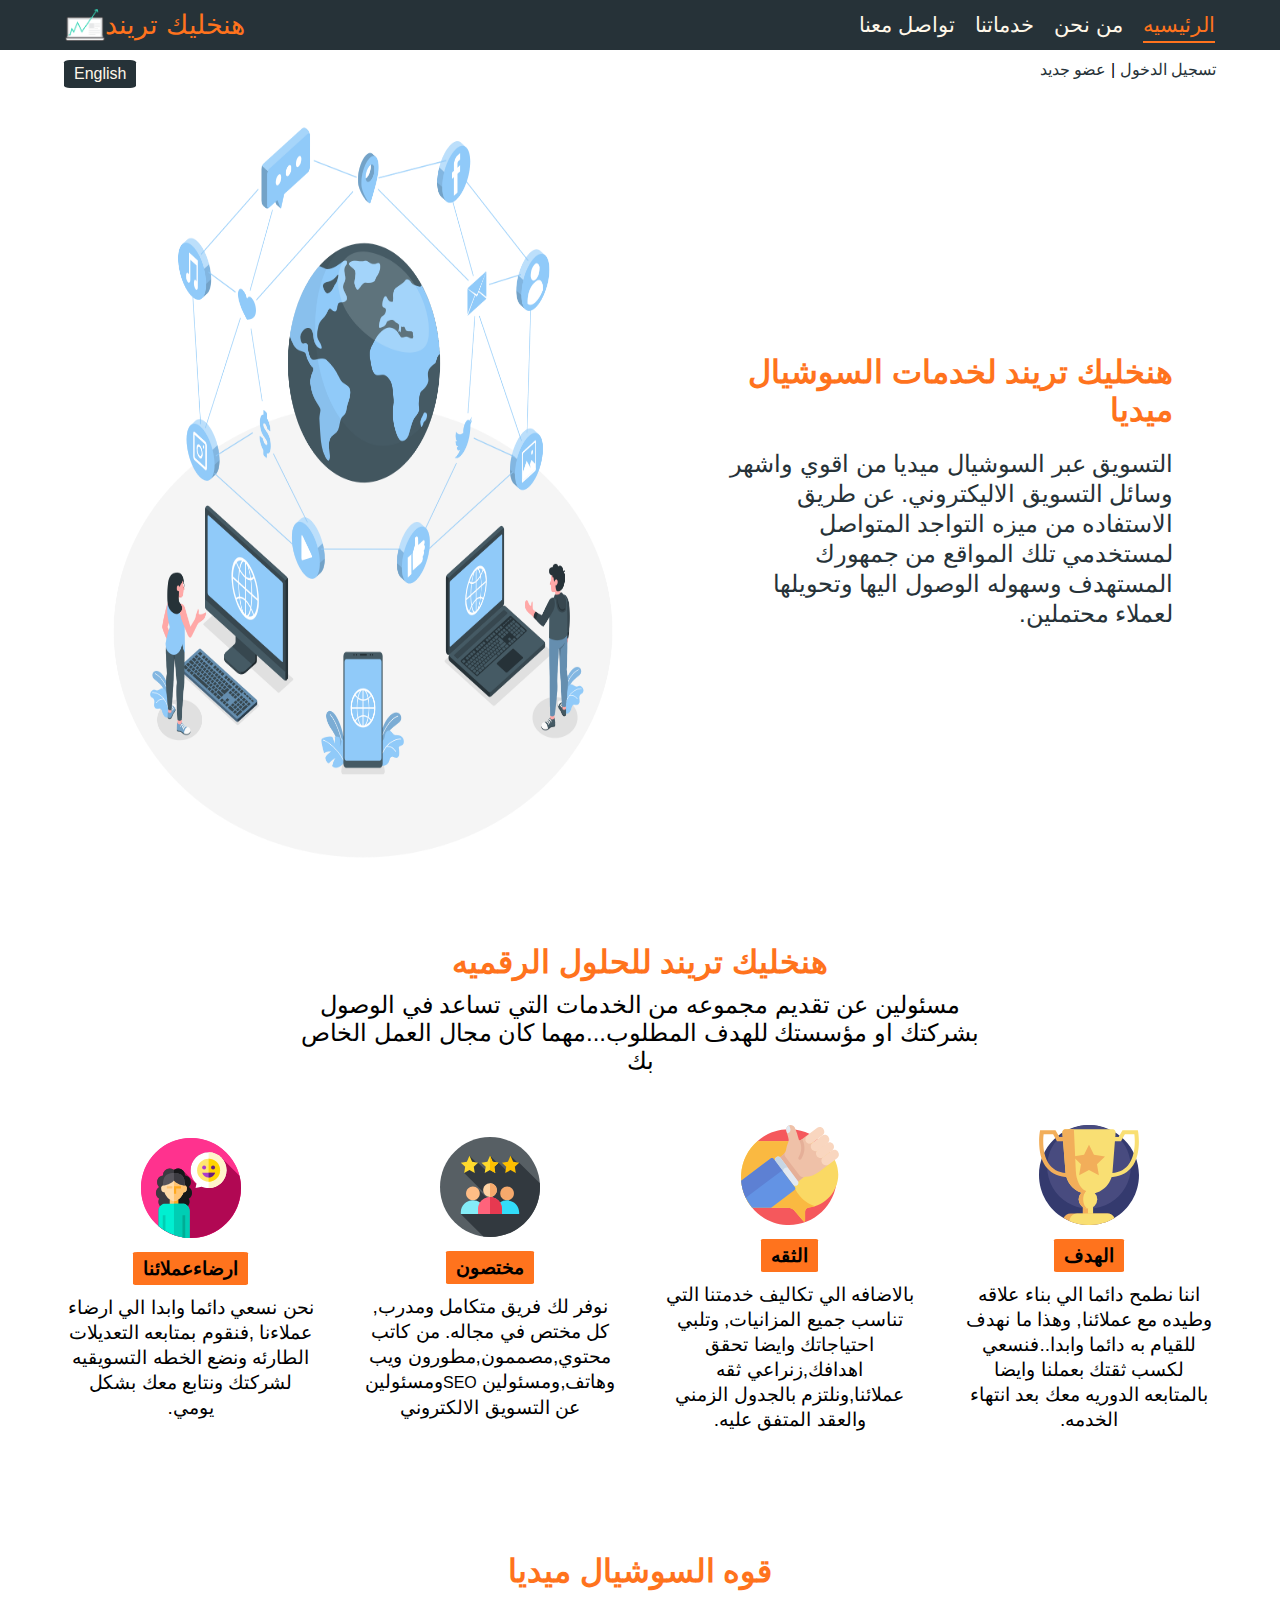
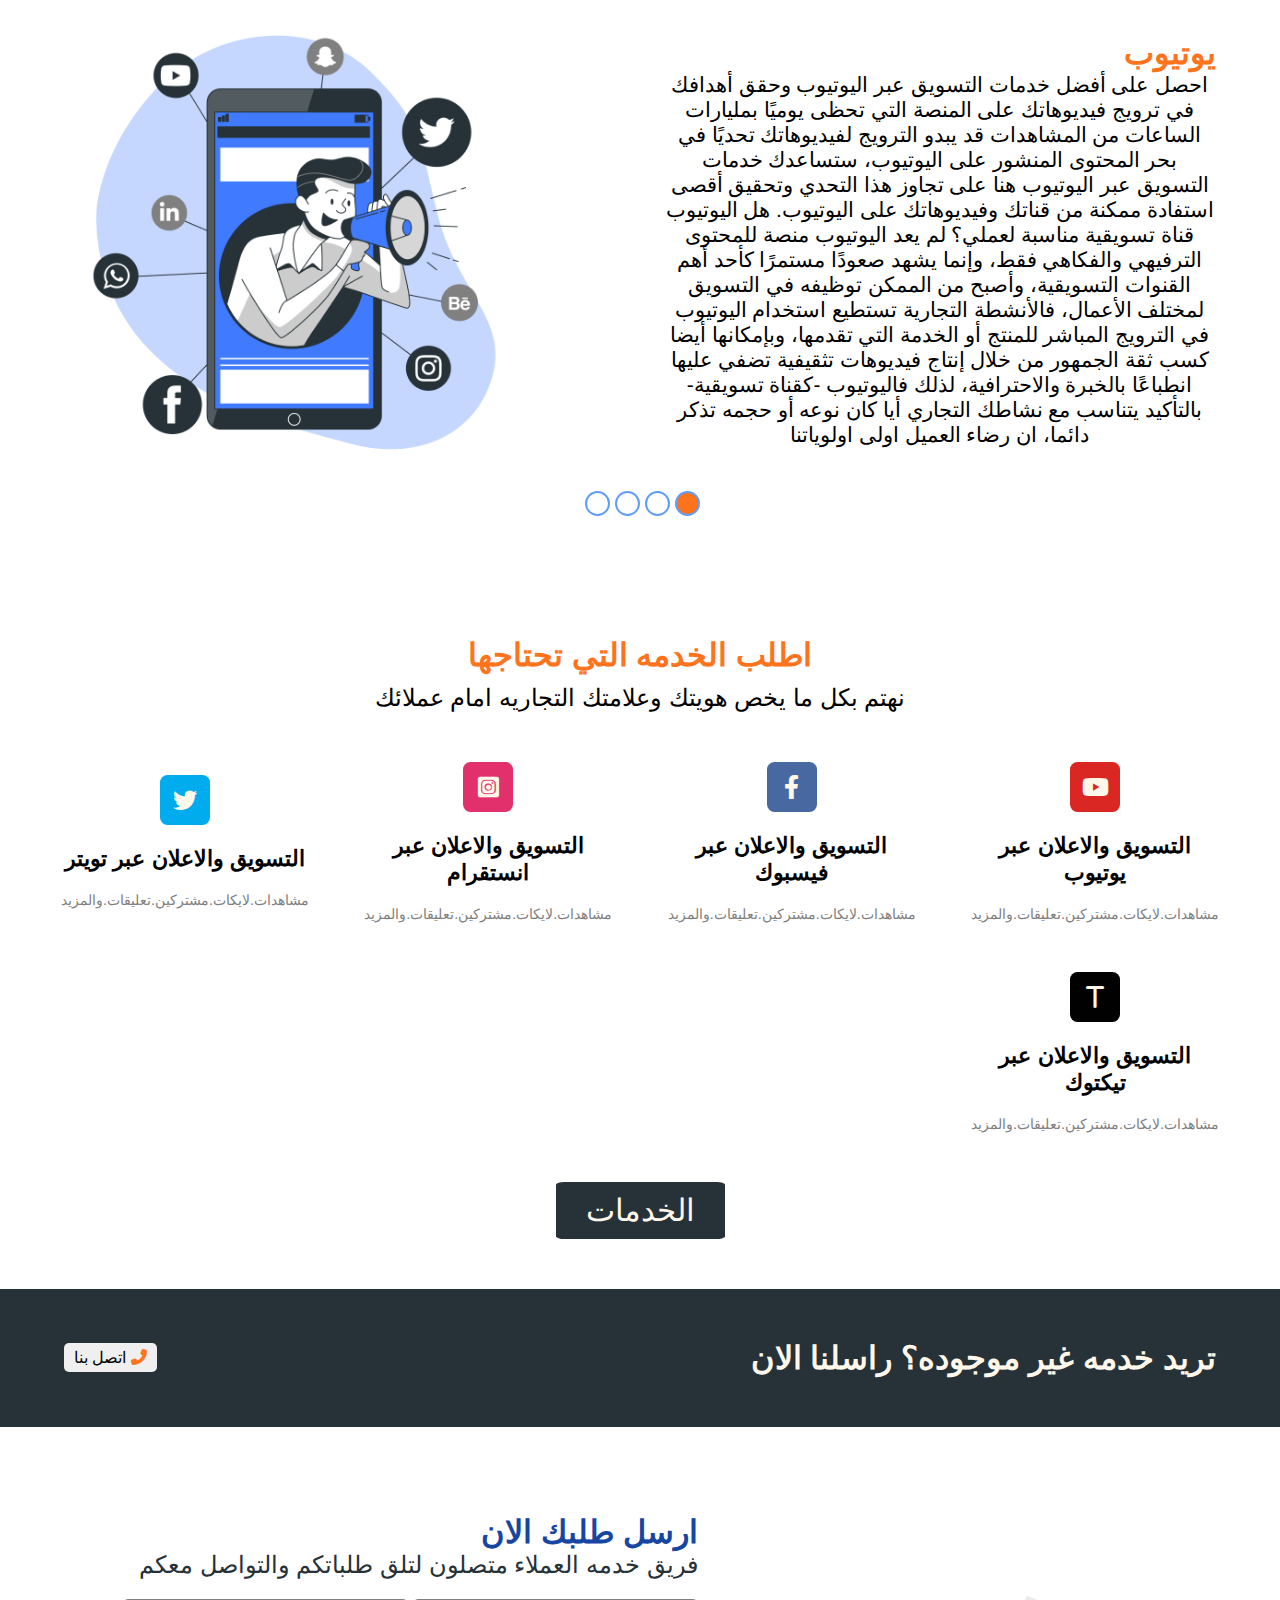
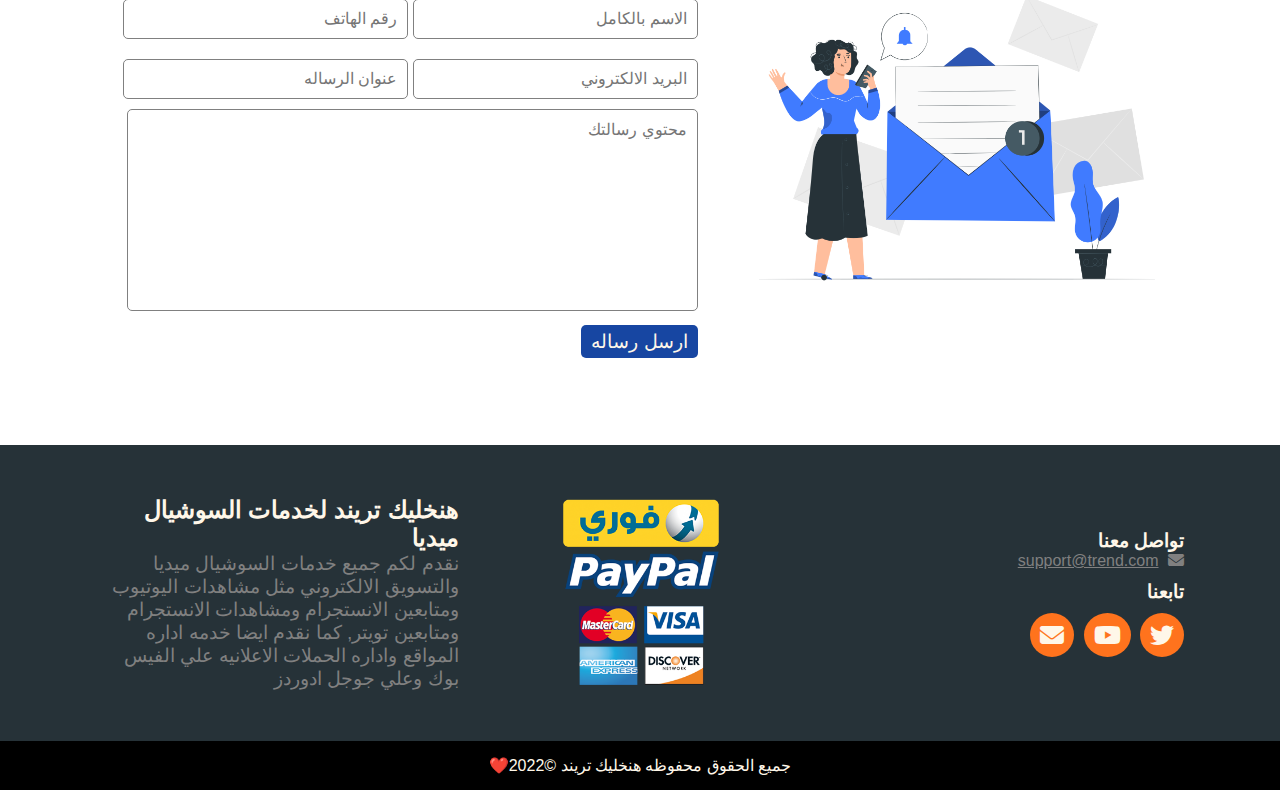
==== index.html @ 2884f785 "first push" ====
<!DOCTYPE html>
<html lang="ar">
<head>
    <meta charset="UTF-8">
    <meta http-equiv="X-UA-Compatible" content="IE=edge">
    <meta name="viewport" content="width=device-width, initial-scale=1.0">
    <meta name="description" content="Test">
    <!-- Title -->
    <title>هنخليك تريند</title>
    <!-- Fav-Icon -->
    <link rel="icon" href="img/fav icon.png">
    <!-- style sheet file -->
    <link rel="stylesheet" href="css/style.css">
    <!-- mediaqueries file-->
    <link rel="stylesheet" href="css/madia-queries.css">
    <!-- fontawesome library -->
    <link rel="stylesheet" href="css/all.min.css">
    <!-- wow-animation.css -->
    <!-- <link rel="stylesheet" href="css/animate.css"> -->
</head>
<body>
    <!-- Nav -->
    <nav>
        <div>
            <span>
                <a href="index.html">هنخليك تريند</a>
                
            <img src="img/logo2.png" alt="logo">
            </span>
        </div>
        <i class="fas fa-bars bars"></i>
        
            <ul class="ul">
                <span class="exit">X</span>
                <li><a href="index.html" class="active-one">الرئيسيه</a></li>
                <li><a href="about.html">من نحن</a></li>
                <li><a href="services.html">خدماتنا</a></li>
                <li><a href="contact.html">تواصل معنا</a></li>
            </ul>
    </nav>
    <!-- Head -->
    <div class="head container">
            <a href="index-en.html" class="lang">English</a>
            <div>
                <a href="login-register.html">تسجيل الدخول</a>
                <span>|</span>
                <a href="login-register.html">عضو جديد</a>
            </div>
    </div>
    <!-- Up To Top -->
    <span class="up">
        <i class="fas fa-angle-double-up"></i>
    </span>
    <!-- Landing -->
    <div class="landing" data-wow-duration="1.5s" data-wow-delay="0.3s">
        <div class="landing-text wow bounceInRight" data-wow-duration="1.5s" data-wow-delay="0.3s">
            <h1>هنخليك تريند لخدمات السوشيال ميديا </h1>
            <p>التسويق عبر السوشيال ميديا من اقوي واشهر وسائل التسويق الاليكتروني. عن طريق الاستفاده من ميزه التواجد المتواصل لمستخدمي تلك المواقع من جمهورك المستهدف وسهوله الوصول اليها وتحويلها لعملاء محتملين.</p>
        </div>
        <img src="img/landing.png" alt="" class="wow bounceInLeft"  data-wow-duration="2s" data-wow-delay="0.5s">
    </div>
    <!-- why us -->
    <div class="why-us container wow bounceInLeft" data-wow-duration="1.5s" data-wow-delay="0.3s">
        <div class="why-us-head">
            <h2>هنخليك تريند للحلول الرقميه</h2>
            <p>
                مسئولين عن تقديم مجموعه من الخدمات التي تساعد في الوصول بشركتك او مؤسستك للهدف المطلوب...مهما كان مجال العمل الخاص بك
            </p>
        </div>
        <div class="why-us-cards">
            <div class="card"  >
                <div class="icon-card">
                    <img src="img/mission.svg" alt="mission">
                </div>
                <div class="head-card">
                    <h3>الهدف</h3>
                </div>
                <div class="cont-card">
                    <p>اننا نطمح دائما الي بناء علاقه وطيده مع عملائنا, وهذا ما نهدف للقيام به دائما وابدا..فنسعي لكسب ثقتك بعملنا وايضا بالمتابعه الدوريه معك بعد انتهاء الخدمه.</p>
                </div>
            </div>
            <div class="card">
                <div class="icon-card">
                    <img src="img/reliable.svg" alt="reliable">
                </div>
                <div class="head-card">
                    <h3>الثقه</h3>
                </div>
                <div class="cont-card">
                    <p>
                        بالاضافه الي تكاليف خدمتنا التي تناسب جميع المزانيات, وتلبي احتياجاتك وايضا تحقق اهدافك,زنراعي ثقه عملائنا,ونلتزم بالجدول الزمني والعقد المتفق عليه.
                    </p>
                </div>
            </div>
            <div class="card">
                <div class="icon-card">
                    <img src="img/experts.svg" alt="experts">
                </div>
                <div class="head-card">
                    <h3>مختصون</h3>
                </div>
                <div class="cont-card">
                    <p>
                        نوفر لك فريق متكامل ومدرب, كل مختص في مجاله. من كاتب محتوي,مصممون,مطورون ويب وهاتف,ومسئولين <bdi>SEO</bdi>ومسئولين عن التسويق الالكتروني
                    </p>
                </div>
            </div>
            <div class="card">
                <div class="icon-card">
                    <img src="img/friend.svg" alt="friend">
                </div>
                <div class="head-card">
                    <h3>ارضاءعملائنا</h3>
                </div>
                <div class="cont-card">
                    <p>
                        نحن نسعي دائما وابدا الي ارضاء عملاءنا ,فنقوم بمتابعه التعديلات الطارئه ونضع الخطه التسويقيه لشركتك ونتابع معك بشكل يومي.
                    </p>
                </div>
            </div>
        </div>
    </div>
    <!-- pwor of media -->
    <div class="pwor-media container wow bounceInRight"  data-wow-duration="1.5s" data-wow-delay="0.3s">
        <div class="pwor-media-head">
            <h5>قوه السوشيال ميديا</h5>
        </div>
        <div class="pwor-box">
            <img src="img/pwor of socialmedia.png" alt="pwor-media">
        <div class="pwor">
            <div class="media">
                <div class="youtub">
                    <h5>يوتيوب</h5>
                    <p>
                        احصل على أفضل خدمات التسويق عبر اليوتيوب وحقق أهدافك في ترويج فيديوهاتك

على المنصة التي تحظى يوميًا بمليارات الساعات من المشاهدات قد يبدو الترويج لفيديوهاتك تحديًا في بحر المحتوى المنشور على اليوتيوب، ستساعدك خدمات التسويق عبر اليوتيوب هنا على تجاوز هذا التحدي وتحقيق أقصى استفادة ممكنة من قناتك وفيديوهاتك على اليوتيوب.


هل اليوتيوب قناة تسويقية مناسبة لعملي؟

لم يعد اليوتيوب منصة للمحتوى الترفيهي والفكاهي فقط، وإنما يشهد صعودًا مستمرًا كأحد أهم القنوات التسويقية، وأصبح من الممكن توظيفه في التسويق لمختلف الأعمال، فالأنشطة التجارية تستطيع استخدام اليوتيوب في الترويج المباشر للمنتج أو الخدمة التي تقدمها، وبإمكانها أيضا كسب ثقة الجمهور من خلال إنتاج فيديوهات تثقيفية تضفي عليها انطباعًا بالخبرة والاحترافية، لذلك فاليوتيوب -كقناة تسويقية- بالتأكيد يتناسب مع نشاطك التجاري أيا كان نوعه أو حجمه
تذكر دائما، ان رضاء العميل اولى اولوياتنا
                    </p>
                </div>
                <div class="facebook">
                    <h5>فيسبوك</h5>
                    <p>
                        خبراء التسويق عبر الفيس بوك جاهزون لتنمية أعمالك

وسط ما يقارب من 2.5 مليار مستخدم وآلاف الشركات، أنت بحاجة لما هو أكبر من مجرد إنشاء صفحة على الفيس بوك أو ترويج لمنشور كي تُسوّق لعملك، ستعثر هنا على آلاف الخدمات الاحترافية التي تحتاجها لتبرز في المنافسة داخل هذا العالم الأزرق وتضمن أعلى تفاعل من جمهورك المستهدف، وأفضل نتائج، وبتكلفة في المتناول.
ما أهمية التسويق عبر الفيس بوك؟

بالنسبة للكثيرين فإن الفيس بوك هو الإنترنت، يقضون فيه الكثير من الوقت ويتواصلون من خلاله مع أصدقائهم وعائلاتهم ويتناقشون حول المنتجات والخدمات أيضا، وهو ما يعني أن الأنشطة التجارية سواء كانت كبيرة أو صغيرة تحتل مكانة مهمة على هذه المنصة العملاقة.

تمكن أهمية التسويق عبر الفيس بوك في أنه يملأ صفحتك بالمحتوى الجذاب وتفاعلات عملائك ومراجعاتهم الإيجابية، مما يجعلك اختيارهم الأول عندما يكونون على استعداد لإجراء عملية شراء مقارنة بالمنافسين.

يساعدك الفيس بوك على الوصول إلى عملائك باستخدام التسويق بالمحتوى والإعلانات المستهدفة بدقة، ومن ناحية أخرى يتيح لعملائك الوصول لصفحتك التجارية ومراسلتك والتواصل معك ومعرفة كل ما هو جديد عنك .

و سأعرض مثال حي لهذا، من منا لم يتحمل جهد بدني شاق إلا من أجل الحصول على ميزة أو فائدة؟ ولكن من لديه الحق أن ينتقد شخص ما أراد أن يشعر بالسعادة التي لا تشوبها عواقب أليمة أو آخر .
                    </p>
                </div>
                <div class="twiter">
                    <h5>تويتر</h5>
                    <p>
                        ابن علاقات دائمة مع جمهورك باستخدام التسويق عبر تويتر

مع المنصة الاجتماعية الأكثر سهولة وسرعة في التواصل والتي يرتادها الملايين يوميا، ستجد آفاقًا تسويقية جديدة تنمى أعمالك وتزيد من شهرتك ومبيعاتك. هنا ستجد المئات من المسوقين المتمرسين على أهبة الاستعداد لتقديم خدمات التسويق عبر تويتر الاحترافية لإنجاز مهامك التسويقية في زمن قياسي، وبتكلفة في المتناول.
ما المقصود بالتسويق عبر تويتر؟
التسويق عبر تويتر هو استخدام تويتر لجذب انتباه الجمهور إليك من خلال نشر تغريدات تمزج بين المحتوى التثقيفي والترويجي، بحيث تساعدك على بناء علاقة طويلة المدى مع المستخدمين، وتوفير فرص أكثر سهولة وسرعة للتواصل مع الجمهور خاصة في الدول التي يلقى تويتر فيها رواجًا مقارنة بمنصات التواصل الاجتماعي الأخرى.
ما أهمية التسويق عبر تويتر لأصحاب الأعمال؟
فضلا عن كونه أداة للتواصل والتفاعل مع المتابعين وبناء الروابط معهم، فإن أهمية التسويق عبر تويتر بالنسبة لأصحاب الأعمال تكمن في التعرف على أنماط تفكير العملاء واهتماماتهم وتحسين السمعة والإعلان عن المنتجات الجديدة ونافذة لتقديم خدمة عملاء سريعة الاستجابة تحل مشكلاتهم.
بالإضافة إلى أن مشاركة المحتوى الرائع على تويتر ستزيد من فرص تدفق الزيارات إلى موقعك، وتحويل الزوار إلى عملاء محتملين ثم إلى عملاء حقيقيين:
            * ضمان الحصول على الخدمة او استرجاع اموالك
                    </p>
                </div>
                <div class="instgram">
                    <h5>انستقرام</h5>
                    <p>
                        اغتنم مزايا التسويق المرئي لمنتجاتك عبر انستقرام

أصبح انستقرام أداة لا يستهان بها في التسويق الإلكتروني، وبأدواته المتطورة في نشر القصص وترويج المنشورات التفاعلية مع المستخدمين مما يوفر مزايا رائعة لإثراء محتواك البصري وجذب المزيد من المهتمين بعلامتك التجارية. بمساعدة خدمات التسويق عبر الانستقرام ستضفي على حملتك التسويقية جاذبية بصرية وتحفز عملائك على التفاعل.

ما أهمية التسويق عبر الانستقرام لنشاطي التجاري؟

ينمو انستقرام باطراد ولم يعد من الممكن تجاهله كقناة تسويقية بعد الآن. لذا، سواء كان لديك علامة تجارية كبيرة أو شركة ناشئة فالانستقرام كمنصة تسويقية سيُظهر منتجاتك بشكل مرئي جذاب ويمنح حملتك الترويجية ثراءً بصريا.

أيضًا يتفاعل مستخدمو انستقرام مع المحتوى بالمشاركة واكتشاف صور المنتجات أكثر من مستخدمي المنصات الاجتماعية الأخرى، وبالتالي فإن منصة انستقرام تحقق لك اندماجًا أكثر مع عملائك وتُقوي من أواصر العلاقة معهم .
و سأعرض مثال حي لهذا، من منا لم يتحمل جهد بدني شاق إلا من أجل الحصول على ميزة أو فائدة؟ ولكن من لديه الحق أن ينتقد شخص ما أراد أن يشعر بالسعادة التي لا تشوبها عواقب أليمة أو آخر .
                    </p>
                </div>
            </div>
            
        </div>
        </div>
        <div class="btn-taps">
            <span data-taps=".youtub" class="one active-two"></span>
            <span data-taps=".facebook" class="two"></span> 
            <span data-taps=".twiter" class="three"></span>
            <span data-taps=".instgram" class="four"></span>
        </div>
    </div>
    <!-- Services -->
    <div class="services container wow bounceInLeft" data-wow-duration="1.5s" data-wow-delay="0.3s">
        <div class="services-head">
            <h5>اطلب الخدمه التي تحتاجها</h5>
            <p>نهتم بكل ما يخص هويتك وعلامتك التجاريه امام عملائك</p>
        </div>
        <div class="services-content">
            <div class="card-serv">
                <div class="icon-serv you">
                    <i class="fab fa-youtube"></i>
                </div>
                <h5>التسويق والاعلان عبر يوتيوب</h5>
                <p>مشاهدات.لايكات.مشتركين.تعليقات.والمزيد</p>
            </div>
            <div class="card-serv">
                <div class="icon-serv fac">
                    <i class="fab fa-facebook-f"></i>
                </div>
                <h5>التسويق والاعلان عبر فيسبوك</h5>
                <p>مشاهدات.لايكات.مشتركين.تعليقات.والمزيد</p>
            </div>
            <div class="card-serv">
                <div class="icon-serv ins">
                    <i class="fab fa-instagram-square"></i>
                </div>
                <h5>التسويق والاعلان عبر انستقرام</h5>
                <p>مشاهدات.لايكات.مشتركين.تعليقات.والمزيد</p>
            </div>
            <div class="card-serv">
                <div class="icon-serv twi">
                    <i class="fab fa-twitter"></i>
                </div>
                <h5>التسويق والاعلان عبر تويتر</h5>
                <p>مشاهدات.لايكات.مشتركين.تعليقات.والمزيد</p>
            </div>
            <div class="card-serv">
                <div class="icon-serv tik">
                    <i class="fa-solid fa-t"></i>
                </div>
                <h5>التسويق والاعلان عبر تيكتوك</h5>
                <p>مشاهدات.لايكات.مشتركين.تعليقات.والمزيد</p>
            </div>
        </div>
        <div class="srvices-button">
            <button class="serv-btn"><a href="services.html">الخدمات</a></button>
        </div>
    </div>
    <!-- features Section -->
    <div class="features-section wow bounceInRight" data-wow-duration="1.5s" data-wow-delay="0.3s">
        <div class="features-content container">
            <h5>تريد خدمه غير موجوده؟ راسلنا الان</h5>
            <button>
                <i class="fas fa-phone-alt"></i> اتصل بنا
            </button>
        </div>
    </div>
    <!-- Contact -->
    <div id="contact" class="contact container wow bounceInLeft" data-wow-duration="1.5s" data-wow-delay="0.3s">
        <div>
            <h5>ارسل طلبك الان</h5>
            <p>
                فريق خدمه العملاء متصلون لتلق طلباتكم والتواصل معكم
            </p>
            <form action="" method="">
            <input type="text" placeholder="الاسم بالكامل">
            <input type="number" placeholder="رقم الهاتف">
            <input type="email" placeholder="البريد الالكتروني">
            <input type="text" placeholder="عنوان الرساله">
            <textarea name="" id="" cols="30" rows="10" placeholder="محتوي رسالتك"></textarea>
            <input type="submit" value="ارسل رساله">
            </form>
        </div>
        <img src="img/contact.png" alt="contact-img">
    </div>
    <!-- Footer -->
    <footer>
        <div class="text-footer">
            <h5>هنخليك تريند لخدمات السوشيال ميديا</h5>
            <p>
                نقدم لكم جميع خدمات السوشيال ميديا والتسويق الالكتروني مثل مشاهدات اليوتيوب ومتابعين الانستجرام ومشاهدات الانستجرام ومتابعين تويتر, كما نقدم ايضا خدمه اداره المواقع واداره الحملات الاعلانيه علي الفيس بوك وعلي جوجل ادوردز
            </p>
        </div>
        <img src="img/img-footer.png" alt="img-footer">
        <div class="contact-text">
            <h5>تواصل معنا </h5>
            <i class="fas fa-envelope"></i>
            <p>support@trend.com</p>
            <h6>تابعنا</h6>
            <div class="footer-icon">
                <i class="fab fa-twitter"></i>
                <i class="fab fa-youtube"></i>
                <i class="fas fa-envelope"></i>
            </div>
        </div>
    </footer>
    <!-- End Footer -->
    <div class="end-footer">
        <p>جميع الحقوق محفوظه هنخليك تريند &copy;2022❤️</p>
    </div>
    <!-- script js file -->
    <script src="js/main.js"></script>
    <!-- wow.js -->
    <!-- <script src="js/wow.min.js"></script>
    <script>
        new WOW().init();
        </script> -->
</body>
</html>
---- css/style.css ----
*{
    padding: 0;
    margin: 0;
    box-sizing: border-box;
    font-size: 16px;
    font-family: 'Segoe UI', Tahoma, Verdana, sans-serif;
    direction: rtl;
}
body{
    scroll-behavior: smooth;
    max-width: 100%;
    overflow-x: hidden;
}
:root{
    --main-color: #1746A2;
    --second-color: #5F9DF7;
    --main-text-color: #FF731D;
    --white: #FFF7E9;
    --bg-color: #263238;
    --black-color: black;
}
/* Componats */
.container{
    width: 90%;
    padding: 50px 0;
    margin: 0 auto;
}
/* Start Nav */
nav{
    width: 100%;
    height: 50px;
    background-color: var(--bg-color);
    padding: 0 65px;
    display: flex;
    justify-content: space-between;
    align-items: center;
    direction: ltr;
    /* position: fixed; */
    top: 0;
    z-index: 999;
}
nav span{
    display: flex;
    justify-content: center;
    align-items: center;
}
nav span a{
    text-decoration: none;
    color: var(--main-text-color);
    font-size: 1.7em;
    transition: 0.5s ease;
}
nav img{
    width: 40px;
}
nav ul{
    list-style: none;
    display: flex;
}
nav ul li{
    margin-left: 20px;
}
nav ul li a{
    text-decoration: none;
    color: var(--white);
    font-size: 1.3em;
    padding-bottom: 5px;
}
/* icon */
nav .bars {
    display: none;
}
nav ul .exit{
    display: none;
}
.active-one{
    color: var(--main-text-color);
    border-bottom: 2px solid var(--main-text-color);
}
/* End Nav */
/* Start Head */
.head{
    display: flex;
    justify-content: space-between;
    direction: ltr;
    padding: 0;
    margin-top: 10px;
    /* margin-top: 65px; */
}
.head a{
    text-decoration: none;
    color: var(--bg-color);
    transition: 0.5s ease;
}
.head a:hover{
    color: var(--main-text-color);
}
.head .lang{
    background-color: var(--bg-color);
    color: var(--white);
    padding: 5px 10px;
    border-radius: 8%;
    transition: 0.5s ease;
}
.head .lang:hover{
    color: var(--main-text-color);
}
/* End Head */
/* Start btn Up */
.up{
    position: fixed;
    bottom: 20px;
    right: 20px;
    background-color: var(--main-text-color);
    padding: 10px;
    border-radius: 3px;
    transition: 0.5s ease;
    cursor: pointer;
    transform: translateX(60px);
    z-index: 5;
}
.up i{
    font-size: 1em;
    transition: 0.5s ease;
}
.up:hover{
    /* box-shadow: 0px 0px 10px 5px var(--main-text-color); */
    background-color: var(--white);
    transform: translateY(-5px);
}
.up:hover i{
    color: var(--main-text-color);
    font-size: 1.5em;
}
.up.show{
    transform: translateX(0);
}

/* End btn Up */
/* Start Landing */
.landing{
    /* direction: ltr; */
    display: flex;
    justify-content: space-evenly;
    align-items: center;
    width: 100%;
    height: calc(100vh - 95px);
    /* background: url(../img/bg-home.jpg);
    background-size: cover;
    background-position: center;
    background-repeat: no-repeat; */
}
.landing .landing-text{
    width: calc(50% - 15%);
}
.landing img{
    width: calc(50% - 10%);
    height: 100%;
}
.landing .landing-text h1{
    font-size: 2em;
    color: var(--main-text-color);
}
.landing .landing-text p{
    font-size: 1.5em;
    /* color: var(--main-color); */
    color: var(--bg-color);
    line-height: 30px;
    margin-top: 20px;
}
/* End Landing */

/* Start why-us */
.why-us{
    display: flex;
    flex-direction: column;
    justify-content: center;
    align-items: center;
}
.why-us .why-us-head{
    width: 60%;
    text-align: center;
}
.why-us .why-us-head h2{
    font-size: 2em;
    color: var(--main-text-color);
}
.why-us .why-us-head p{
    font-size: 1.5em;
    margin-top: 10px;
}

.why-us .why-us-cards{
    margin-top: 50px;
    width: 100%;
    display: flex;
    flex-wrap: wrap;
    justify-content: space-between;
    align-items: center;
}
.why-us .why-us-cards .card{
    width: calc(100% / 4 - 3%);
    display: flex;
    flex-wrap: wrap;
    flex-direction: column;
    justify-content: center;
    align-items: center;
    text-align: center;
    transition: 0.5s ease;
}
.why-us .why-us-cards .card .icon-card{
    width: 100px;
}
.why-us .why-us-cards .card .icon-card img{
    width: 100px;
    transition: 0.5s ease;
}
/* .why-us .why-us-cards .card .head-card{
    position: relative;
} */
.why-us .why-us-cards .card .head-card h3{
    background-color: var(--main-text-color);
    margin: 10px 0;
    padding: 5px 10px;
    border-radius: 4%;
    font-size: 1.2em;
    transition: 0.5s ease;
    cursor: pointer;
}
.why-us .why-us-cards .card .head-card h3:hover{
    background-color: var(--bg-color);
    color: var(--main-text-color);
}
.why-us .why-us-cards .card:hover img{
    opacity: 0.8;
}
.why-us .why-us-cards .card:hover{
    transform: translateY(-10px);
}
.why-us .why-us-cards .card .cont-card p{
    line-height: 25px;
    font-size: 1.2em;
}
/* End why-us */
/* Start pwor of media */
/* .pwor-media{
    border: 1px solid green;
} */
.pwor-media .pwor-media-head{
    display: flex;
    justify-content: center;
    margin: 20px 0;
}
.pwor-media .pwor-media-head h5{
    font-size: 2em;
    color: var(--main-text-color);
}
.pwor-media .pwor-box{
    direction: ltr;
    display: flex;
    justify-content: space-between;
    align-items: center;
}
.pwor-media .pwor-box img{
    width: calc(100% / 2 - 10%);
}

.pwor-media .pwor-box .pwor{
    width: calc(100% / 2 - 2%);
}
    .pwor .media .youtub h5,
    .pwor .media .facebook h5,
    .pwor .media .twiter h5,
    .pwor .media .instgram h5{
    color: var(--main-text-color);
    font-size: 2em;
}
.pwor .media .youtub p,
.pwor .media .facebook p,
.pwor .media .twiter p,
.pwor .media .instgram p{
    font-size: 1.3em;
    line-height: 25px;
    text-align: center;
}
/* taps */
.pwor-media .btn-taps{
    display: flex;
    justify-content: center;
    align-items: center;
    width: fit-content;
    margin: 20px auto;
}
.pwor-media .btn-taps span{
    width: 25px;
    height: 25px;
    border: 2px solid var(--second-color);
    border-radius: 50%;
    margin-left: 5px;
    cursor: pointer;
}
.pwor div:nth-child(2),
.pwor div:nth-child(3),
.pwor div:nth-child(4){
    display: none;
}
.active-two{
    background-color: var(--main-text-color);
}
/* End pwor of media */
/* Start Services */
.services{
    display: flex;
    flex-direction: column;
    justify-content: center;
    align-items: center;
}
.services .services-head{
    text-align: center;
}
.services .services-head h5{
    color: var(--main-text-color);
    font-size: 2em;
}
.services .services-head p{
    font-size: 1.5em;
    margin-top: 10px;
}
.services-content{
    width: 100%;
    display: flex;
    justify-content: space-between;
    align-items: center;
    flex-wrap: wrap;
}
.services-content .card-serv{
    width: calc(100% / 4 - 4%);
    margin-top: 50px;
    display: flex;
    flex-direction: column;
    justify-content: center;
    align-items: center;
    transition: 0.5s ease;
}
.services-content .card-serv:hover{
    transform: translateY(-10px);
}
.services-content .card-serv:hover .icon-serv i {
    font-size: 2em;
}
.services-content .card-serv .icon-serv{
    width: 50px;
    height: 50px;
    text-align: center;
    border-radius: 15%;
}
.services-content .card-serv .you{
    background-color: #da2723;
}
.services-content .card-serv .fac{
    background-color: #4768a0;
}
.services-content .card-serv .ins{
    background-color: #e1306c;
}
.services-content .card-serv .twi{
    background-color: #00aced;
}
.services-content .card-serv .tik{
    background-color: #010101;
}
.services-content .card-serv .icon-serv i{
    color: var(--white);
    line-height: 50px;
    font-size: 1.5em;
    transition: 0.5s ease;
}
.services-content .card-serv h5{
    font-size: 1.4em;
    color: var(--black-color);
    margin: 20px 0;
    text-align: center;
}
.services-content .card-serv p{
    font-size: 0.9em;
    color: gray;
}
.services .srvices-button{
    margin-top: 50px;
}
.services .srvices-button .serv-btn{
    padding: 10px 30px;
    border: none;
    background-color: var(--bg-color);
    color: var(--white);
    font-size: 1.5em;
    cursor: pointer;
    transition: 0.5s ease;
    border-radius: 5%;
}
.services .srvices-button .serv-btn a{
    text-decoration: none;
    color: var(--white);
    transition: 0.5s ease;
    font-size: 1.3em;
}
.services .srvices-button .serv-btn a:hover{
    color: var(--main-text-color);
}
/* End Services */
/* Start features-section*/
.features-section{
    width: 100%;
    background-color: var(--bg-color);
}
.features-section .features-content{
    display: flex;
    justify-content: space-between;
    align-items: center;
}
.features-section .features-content h5{
    font-size: 2em;
    color: var(--white);
}
.features-section .features-content button{
    padding: 5px 10px;
    border-radius: 5px;
    border: none;
    cursor: pointer;
    font-size: 1em;
    transition: 0.5s ease;
}
.features-section .features-content button:hover{
    transform: scale(1.1);
    color: var(--main-text-color);
}
.features-section .features-content button i{
    font-size: 1em;
    color: var(--main-text-color);
}
/* End features-section*/
/* Start Contact */
.contact{
    direction: ltr;
    display: flex;
    justify-content: space-between;
    align-items: center;
}
.contact > div{
    width: calc(100% / 2 5%);
    flex: 1;
}
.contact > div h5{
    font-size: 2em;
    color: var(--main-color);
}
.contact > div p{
    font-size: 1.5em;
    color: var(--bg-color);
}
.contact > div form input:not([type = "submit"]){
    width: calc(100% / 2 - 5%);
    padding: 10px;
    margin-top: 20px;
    border-radius: 5px;
    outline: none;
    border: 1px solid gray;
}
.contact > div form textarea{
    width: calc(100% - 10%);
    margin-top: 10px;
    padding: 10px;
    border-radius: 5px;
    outline: none;
    border: 1px solid gray;
    resize: none;
}
.contact > div form input[type = "submit"]{
    padding: 5px 10px;
    border: none;
    background-color: var(--main-color);
    color: var(--white);
    font-size: 1.2em;
    border-radius: 5px;
    cursor: pointer;
    margin-top: 10px;
}
.contact img{
    width: calc(100% / 2 - 5%);
}
/* End Contact */
/* Start Footer */
footer{
    direction: ltr;
    width: 100%;
    padding: 50px 0;
    background-color: var(--bg-color);
    display: flex;
    justify-content: space-evenly;
    align-items: center
}
footer .text-footer{
    width: calc(100% / 3 - 5%);
}
footer .text-footer h5{
    font-size: 1.5em;
    color: var(--white);
}
footer .text-footer p{
    font-size: 1.2em;
    color: gray;
}
footer img{
    width: calc(100% / 3 - 20%);
}
footer .contact-text{
    width: calc(100% / 3 - 5%);
}
footer .contact-text h5{
    font-size: 1.2em;
    color: var(--white);
}
footer .contact-text i{
    color: gray;
    margin-left: 5px;
}
footer .contact-text p{
    display: inline-block;
    color: gray;
    text-decoration: underline;
}
footer .contact-text h6{
    font-size: 1.2em;
    color: var(--white);
    margin-top: 10px;
}
footer .contact-text .footer-icon{
    margin-top: 10px;
}
footer .contact-text .footer-icon i{
    font-size: 1.5em;
    background-color: var(--main-text-color);
    padding: 10px;
    border-radius: 50%;
    color: var(--white);
    transition: 0.5s ease;
    cursor: pointer;
}
footer .contact-text .footer-icon i:hover{
    box-shadow: 0px 0px 10px 5px var(--main-text-color);
    background-color: var(--white);
    color: var(--main-text-color);
}
/* End Footer */
/* Start End Footer */
.end-footer{
    width: 100%;
    padding: 15px 0;
    background-color: var(--black-color);
    display: flex;
    justify-content: center;
    align-items: center;
}
.end-footer p{
    color: var(--white);
}
/* End End Footer */
---- css/madia-queries.css ----
:root{
    --main-color: #1746A2;
    --second-color: #5F9DF7;
    --main-text-color: #FF731D;
    --white: #FFF7E9;
    --bg-color: #263238;
    --black-color: black;
}

/* -----------madia queries */
/* -------------mobile------------- */
@media (max-width: 767px){
    *{
        font-size: 12px;
    }
    /* Nav */
    nav{
        padding: 0 20px;
    }
    nav span{
        left: 60px;
    }
    nav .bars{
        color: var(--main-text-color);
        display: block;
        font-size: 30px;
        cursor: pointer;
    }
    nav ul .exit{
        display: block;
        color: var(--white);
        position: absolute;
        top: 10px;
        left: 20px;
        font-size: 35px;
        color: var(--white);
        transition: 0.5s ease;
        cursor: pointer;
    }
    nav ul .exit:hover{
        color: red;
    }
    nav ul{
        display: block;
        position: absolute;
        top: 0;
        right: 0;
        /* right: -100%; */
        display: none;
        width: 50%;
        height: 100vh;
        text-align: center;
        background-color: rgb(0, 0, 0);
        transition: 0.5s ease;
        z-index: 1;
    }
    nav ul li{
        margin: 50px 0;
    }
    nav ul li a{
        color: white;
    }
    /* landing */
    .landing{
        justify-content: center;
        text-align: center;
    }
    .landing .landing-text{
        width: calc(100% - 20%);
    }
    .landing img{
        display: none;
    }
    /* why-us */
    .why-us .why-us-cards{
    flex-direction: column;
    }
    .why-us .why-us-cards .card:nth-child(1),
    .why-us .why-us-cards .card:nth-child(2),
    .why-us .why-us-cards .card:nth-child(3){
        margin-bottom: 20px;
        padding-bottom: 20px;
        border-bottom: 2px solid gray;
    }
    .why-us .why-us-cards .card{
        width: calc(100% - 10%);
    }
    /* pwor of media */
    .pwor-media .pwor-media-head{
        text-align: center;
    }
    .pwor-media .pwor-box{
        justify-content: center;
    }
    .pwor-media .pwor-box img{
        display: none;
    }
    .pwor-media .pwor-box .pwor{
        width: calc(100% - 20%);
        text-align: center;
    }
    .pwor .media .youtub h5,
    .pwor .media .facebook h5,
    .pwor .media .twiter h5,
    .pwor .media .instgram h5{
    margin-bottom: 20px;
    }
    /* Services */
    .services-content .card-serv{
        width: calc(100% / 1 - 5%);
    }
    /* features-section*/
    .features-section .features-content h5{
        font-size: 1.5em;
    }

    /* Contact */
    .contact img{
        display: none;
    }
    .contact > div{
        text-align: center;
    }
    .contact > div form input:not([type = "submit"]){
        width: calc(100% - 10%);
    }
    /* Footer */
    footer{
        flex-direction: column;
        /* flex-wrap: wrap; */
        justify-content: center;
    }
    footer .text-footer{
        width: calc(100% - 10%);
        text-align: center;
    }
    footer img{
        width: calc(100% - 70%);
        margin: 20px 0;
    }
    footer .contact-text{
        width: calc(100% - 10%);
        text-align: center;
    }
}


/* ----------small screen---------------- */
@media (min-width: 767px) and (max-width: 992px){
    *{
        font-size: 14px;
    }
    /* landing */
    .landing{
        justify-content: center;
        text-align: center;
    }
    .landing .landing-text{
        width: calc(100% - 20%);
    }
    .landing img{
        display: none;
    }
    /* why-us */
    .why-us .why-us-cards{
        flex-direction: row;
        }
        .why-us .why-us-cards .card:nth-child(1),
        .why-us .why-us-cards .card:nth-child(2){
            margin-bottom: 20px;
        }
        .why-us .why-us-cards .card{
            width: calc(100% / 2 - 5%);
        }
        /* pwor of media */
    .pwor-media .pwor-media-head{
        text-align: center;
    }
    .pwor-media .pwor-box{
        justify-content: center;
    }
    .pwor-media .pwor-box img{
        display: none;
    }
    .pwor-media .pwor-box .pwor{
        width: calc(100% - 20%);
        text-align: center;
    }
    .pwor .media .youtub h5,
    .pwor .media .facebook h5,
    .pwor .media .twiter h5,
    .pwor .media .instgram h5{
    margin-bottom: 20px;
    }
    /* Services */
    .services-content .card-serv{
        width: calc(100% / 2 - 5%);
    }
    /* Contact */
    .contact img{
        display: none;
    }
    .contact > div{
        text-align: center;
    }
    /* Footer */
    footer{
        /* flex-direction: column; */
        flex-wrap: wrap;
        justify-content: space-evenly;
    }
    footer .text-footer{
        width: calc(100%  / 2);
        text-align: center;
    }
    footer img{
        width: calc(100% / 2 - 30%);
        margin: 20px 0;
    }
    footer .contact-text{
        width: calc(100% - 10%);
        text-align: center;
    }
}


/* ----------medium screen--------------------- */
@media (min-width: 992px) and (max-width: 1200px){
    /* why-us */
    .why-us .why-us-cards{
        flex-direction: row;
        }
        .why-us .why-us-cards .card:nth-child(4){
            margin-top: 20px
        }
        .why-us .why-us-cards .card{
            width: calc(100% / 3 - 5%);
        }
        /* Start pwor of media */
        .pwor-media .pwor-box .pwor{
            width: calc(100% / 2);
        }
         /* Services */
    .services-content .card-serv{
        width: calc(100% / 3 - 5%);
    }
}


/* ---------large screen */
@media (min-width: 1200px){

}
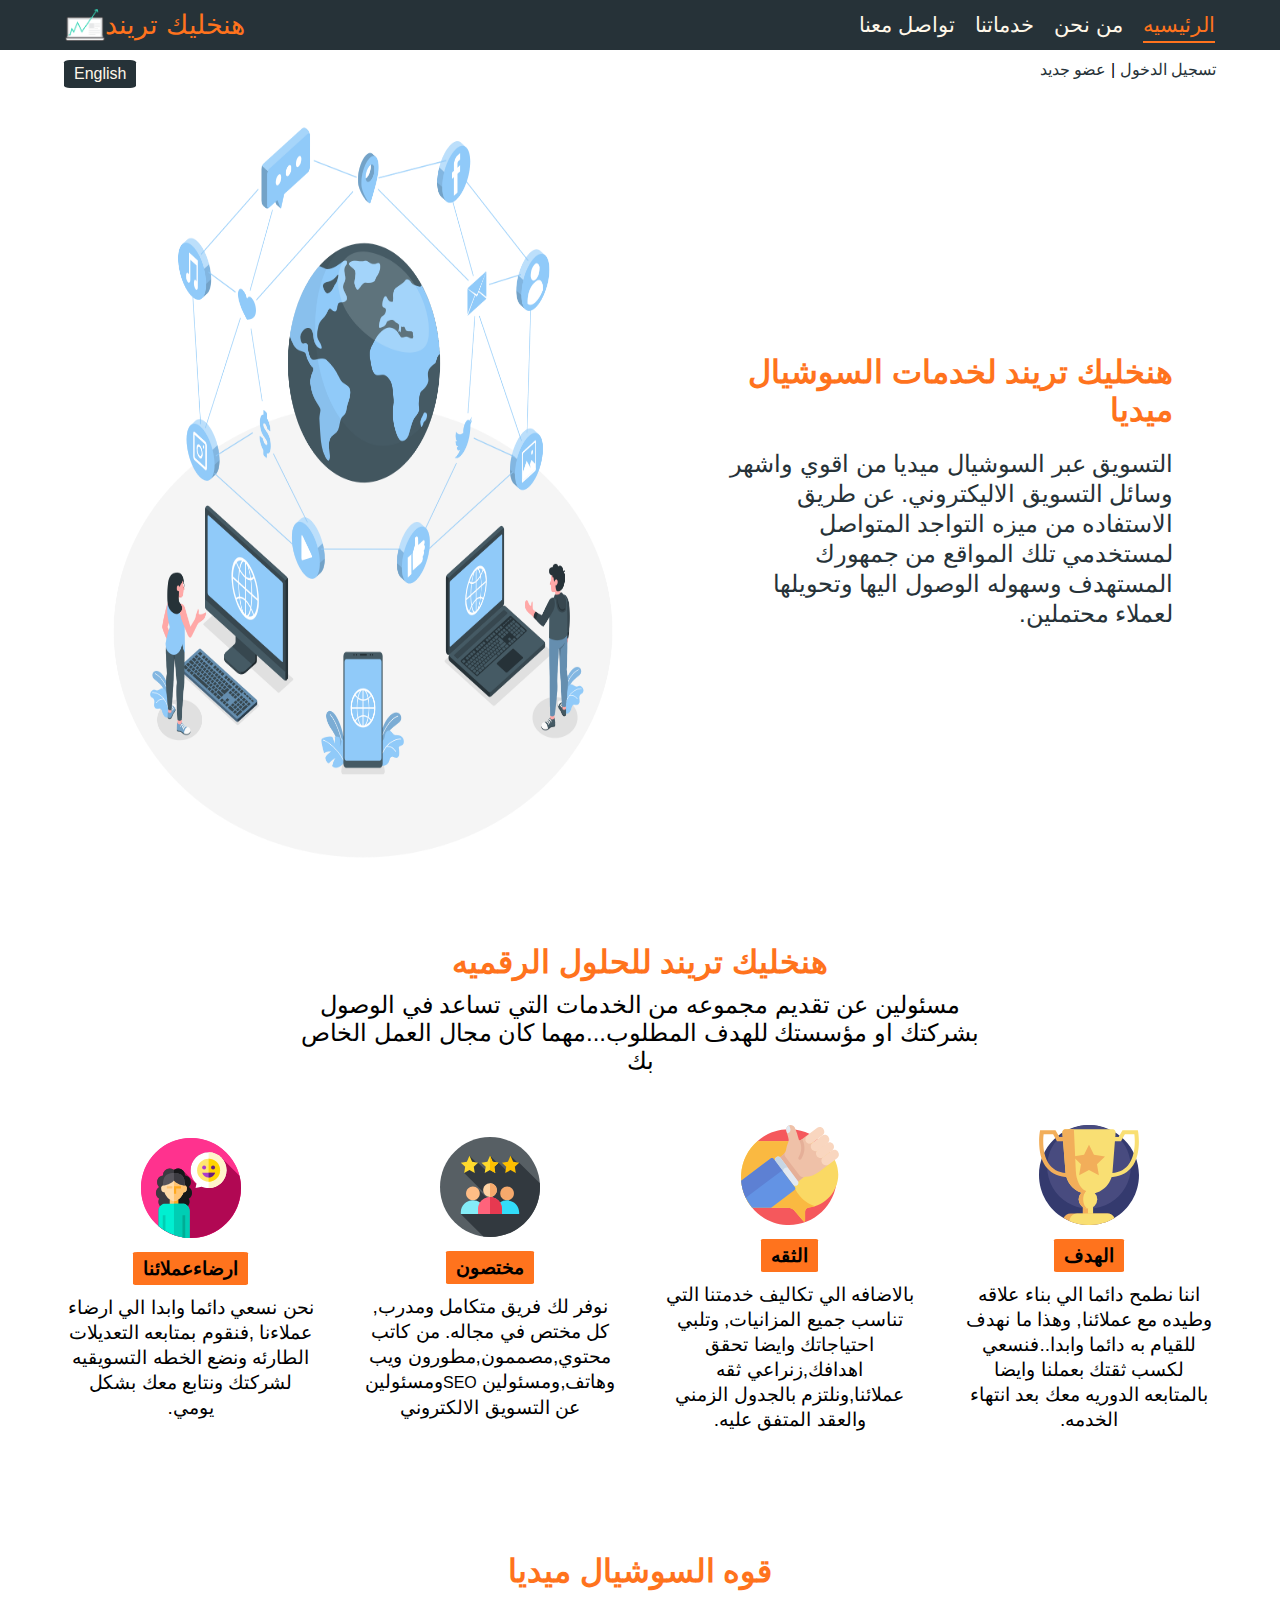
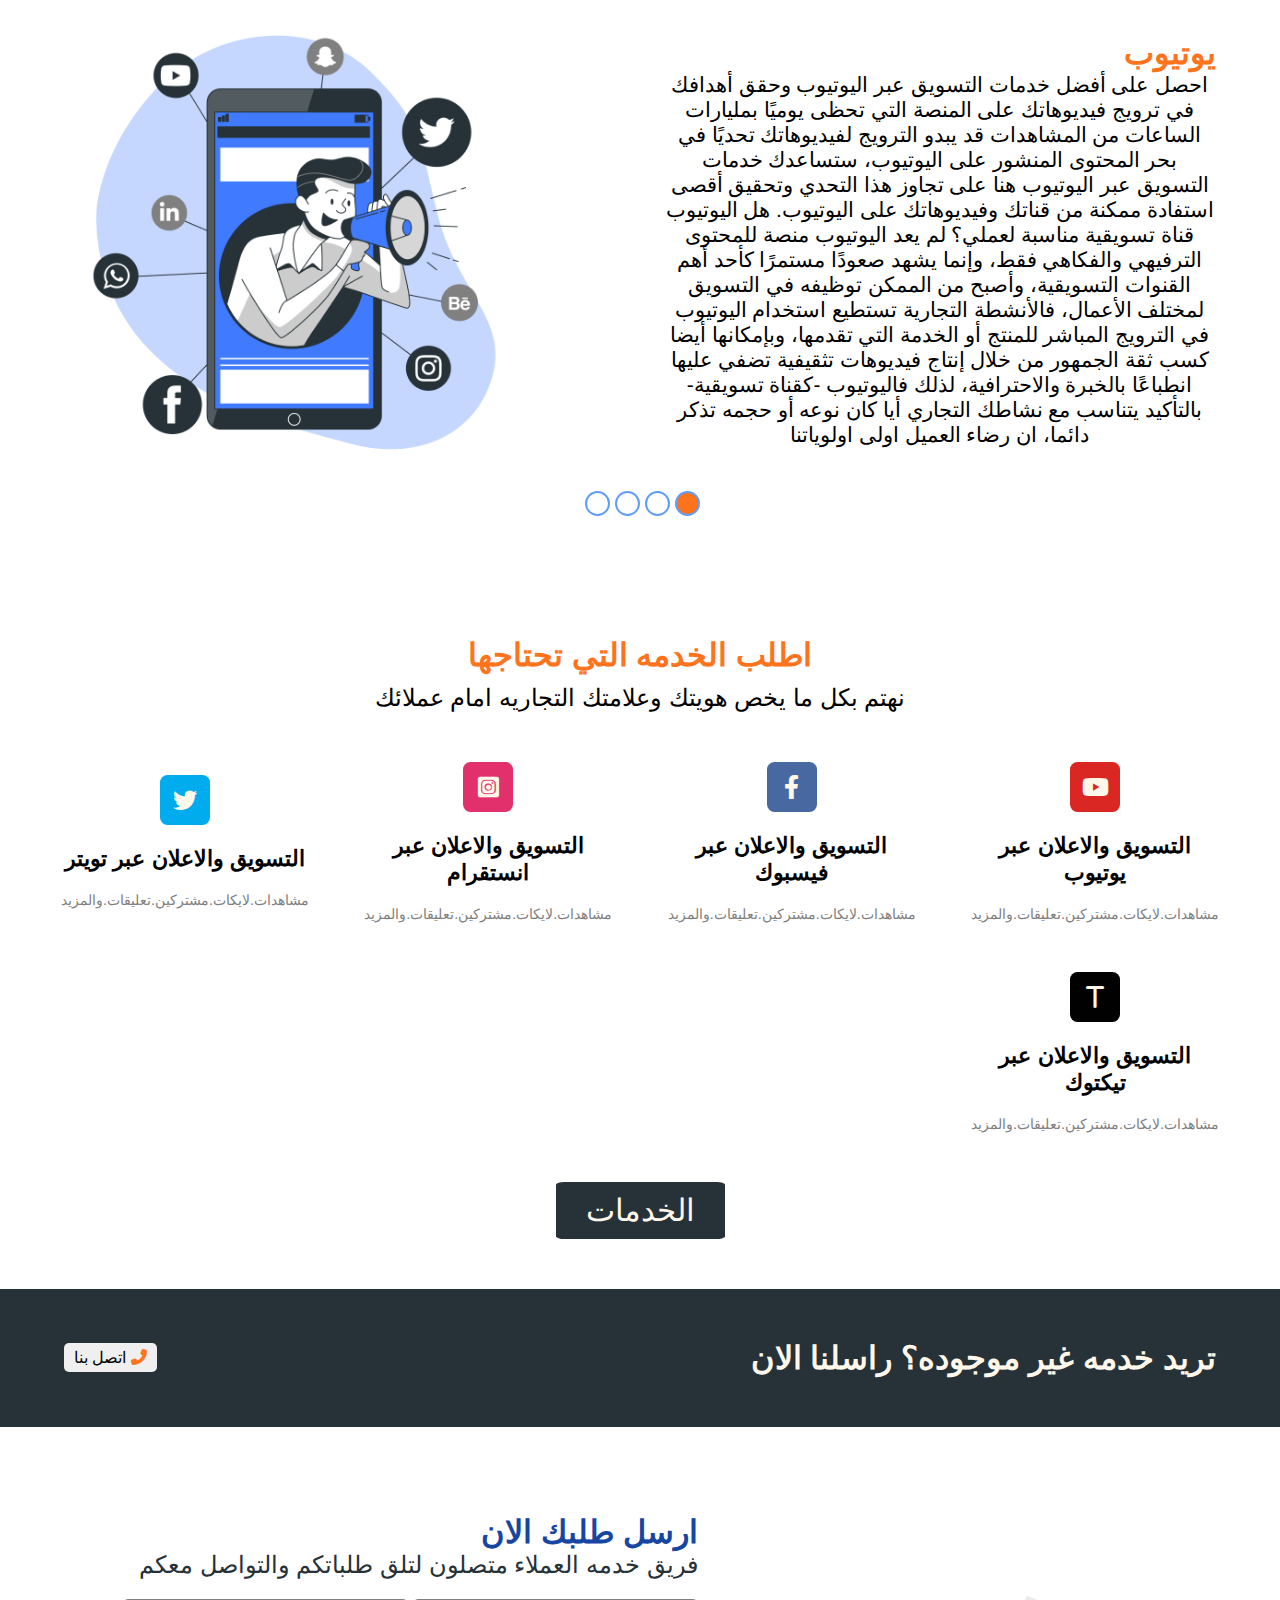
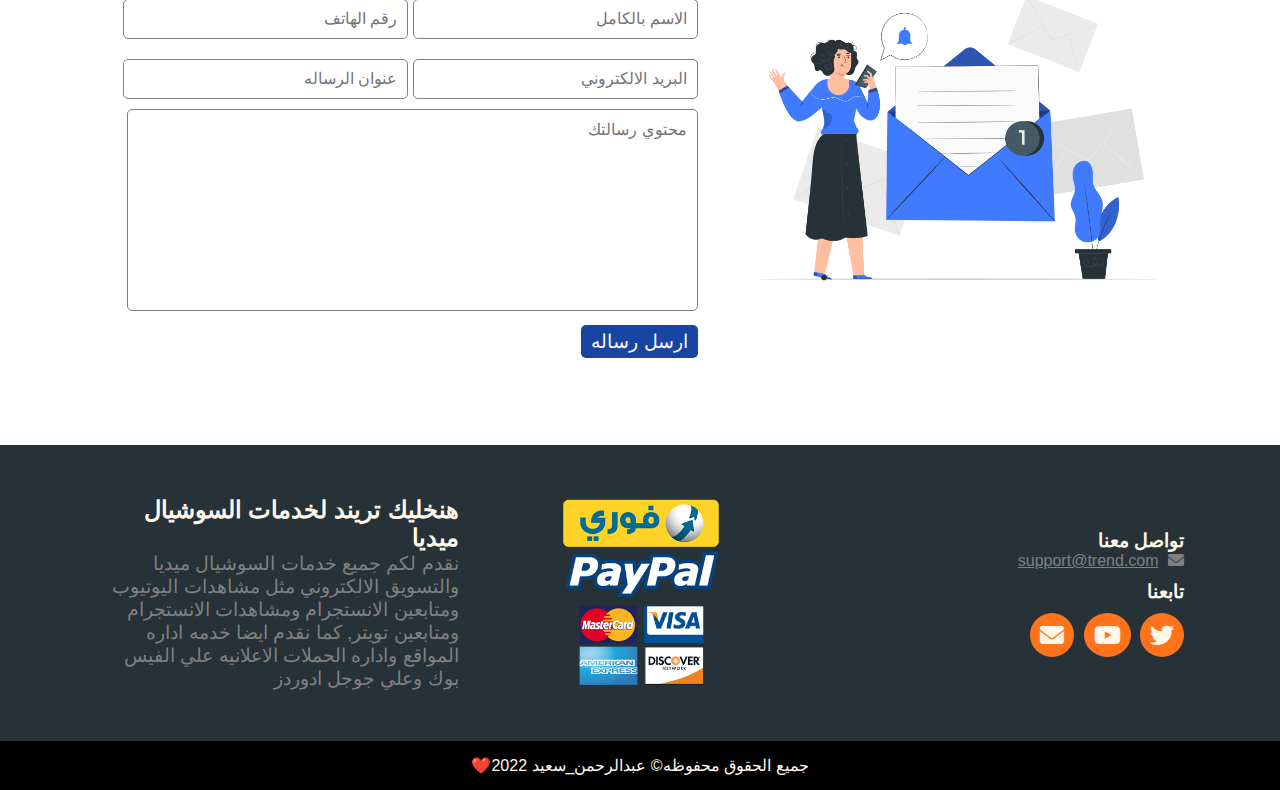
==== commit fa14716d: "some-edite" ====
--- a/index.html
+++ b/index.html
@@ -297,7 +297,7 @@
     </footer>
     <!-- End Footer -->
     <div class="end-footer">
-        <p>جميع الحقوق محفوظه هنخليك تريند &copy;2022❤️</p>
+        <p>جميع الحقوق محفوظه&copy; عبدالرحمن_سعيد 2022❤️</p>
     </div>
     <!-- script js file -->
     <script src="js/main.js"></script>
